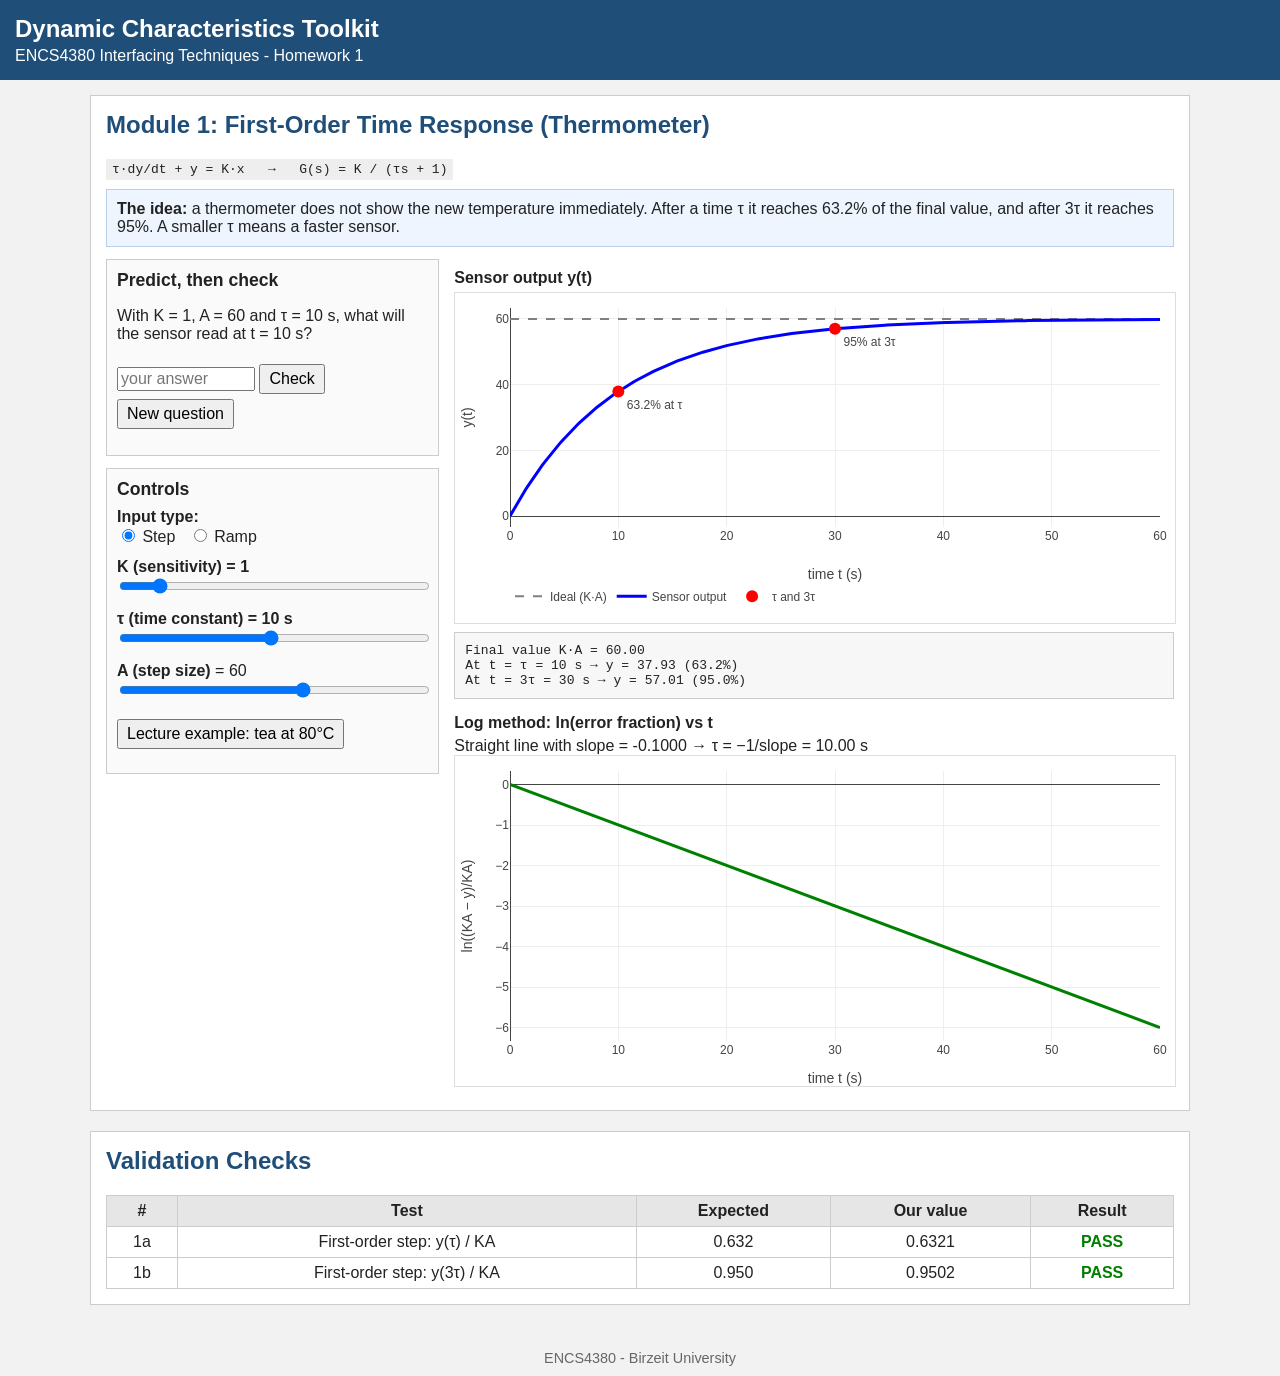
==== index.html @ 03e9cda6 "Add Module 1: first-order time response" ====
<!DOCTYPE html>
<html lang="en">
<head>
<meta charset="UTF-8">
<meta name="viewport" content="width=device-width, initial-scale=1.0">
<title>Dynamic Characteristics Toolkit</title>

<!-- plotting library -->
<script src="https://cdn.plot.ly/plotly-2.35.2.min.js"></script>

<style>
  body {
    margin: 0;
    font-family: Arial, sans-serif;
    background: #f2f2f2;
    color: #222;
  }
  .top {
    background: #1f4e79;
    color: white;
    padding: 15px;
  }
  .top h1 { margin: 0; font-size: 1.5rem; }
  .top p { margin: 4px 0 0 0; }

  .page {
    max-width: 1100px;
    margin: 0 auto;
    padding: 15px;
  }

  .module {
    background: white;
    border: 1px solid #ccc;
    padding: 15px;
    margin-bottom: 20px;
  }
  .module h2 { margin-top: 0; color: #1f4e79; }

  .formula {
    font-family: monospace;
    background: #eee;
    padding: 3px 6px;
  }

  .note {
    background: #eef5ff;
    border: 1px solid #b8d0ee;
    padding: 10px;
    margin: 12px 0;
  }

  /* controls on the left, plots on the right */
  .layout {
    display: flex;
    gap: 15px;
    flex-wrap: wrap;
  }
  .controls-panel { flex: 1 1 260px; }
  .plots-panel { flex: 3 1 500px; min-width: 0; }

  .box {
    border: 1px solid #ccc;
    background: #fafafa;
    padding: 10px;
    margin-bottom: 12px;
  }
  .box h3 { margin: 0 0 8px 0; font-size: 1.1rem; }

  .slider-box { margin-bottom: 12px; }
  .slider-box label { font-weight: bold; }
  .slider-box input[type=range] { width: 100%; }

  select, button { font-size: 1rem; padding: 4px 8px; margin-top: 5px; }
  button { cursor: pointer; }

  .graph {
    width: 100%;
    height: 330px;
    border: 1px solid #ddd;
    margin-bottom: 8px;
  }

  .results {
    font-family: monospace;
    background: #f7f7f7;
    border: 1px solid #ccc;
    padding: 10px;
    margin-bottom: 15px;
  }

  h4 { margin: 10px 0 5px 0; }

  table { width: 100%; border-collapse: collapse; }
  th, td { border: 1px solid #ccc; padding: 6px; text-align: center; }
  th { background: #e6e6e6; }
  .pass { color: green; font-weight: bold; }
  .fail { color: red; font-weight: bold; }

  footer { text-align: center; padding: 10px; color: #666; font-size: 0.9rem; }
</style>
</head>

<body>

<div class="top">
  <h1>Dynamic Characteristics Toolkit</h1>
  <p>ENCS4380 Interfacing Techniques - Homework 1</p>
</div>

<div class="page">

  <!-- ================= MODULE 1 ================= -->
  <div class="module">
    <h2>Module 1: First-Order Time Response (Thermometer)</h2>
    <span class="formula">τ·dy/dt + y = K·x &nbsp;&nbsp;→&nbsp;&nbsp; G(s) = K / (τs + 1)</span>

    <div class="note">
      <b>The idea:</b> a thermometer does not show the new temperature immediately. After a time τ it reaches 63.2% of the final value,
      and after 3τ it reaches 95%. A smaller τ means a faster sensor.
    </div>

    <div class="layout">

      <!-- left side: controls -->
      <div class="controls-panel">

        <div class="box">
          <h3>Predict, then check</h3>
          <p id="questionText"></p>
          <input type="number" id="guess" step="any" placeholder="your answer" style="font-size:1rem;width:130px">
          <button onclick="checkGuess()">Check</button>
          <button onclick="newQuestion()">New question</button>
          <p id="guessResult"></p>
        </div>

        <div class="box">
          <h3>Controls</h3>

          <div class="slider-box">
            <label>Input type:</label><br>
            <input type="radio" name="inputType" id="stepRadio" checked onchange="update()"> Step
            &nbsp;
            <input type="radio" name="inputType" id="rampRadio" onchange="update()"> Ramp
          </div>

          <div class="slider-box">
            <label>K (sensitivity) = <span id="kText"></span></label>
            <input type="range" id="kSlider" min="0.5" max="5" step="0.1" value="1" oninput="update()">
          </div>

          <div class="slider-box">
            <label>τ (time constant) = <span id="tauText"></span> s</label>
            <input type="range" id="tauSlider" min="0.5" max="20" step="0.5" value="10" oninput="update()">
          </div>

          <div class="slider-box">
            <label id="aLabel">A (step size)</label> = <span id="aText"></span>
            <input type="range" id="aSlider" min="1" max="100" step="1" value="60" oninput="update()">
          </div>

          <button onclick="teaExample()">Lecture example: tea at 80°C</button>
          <p id="teaText" style="font-size:0.9rem"></p>
        </div>
      </div>

      <!-- right side: plots -->
      <div class="plots-panel">
        <h4>Sensor output y(t)</h4>
        <div id="graph1" class="graph"></div>
        <div id="results" class="results"></div>

        <h4 id="graph2Title"></h4>
        <p id="graph2Note" style="margin:0"></p>
        <div id="graph2" class="graph"></div>
      </div>

    </div>
  </div>

  <!-- ================= VALIDATION ================= -->
  <div class="module">
    <h2>Validation Checks</h2>
    <table>
      <tr>
        <th>#</th>
        <th>Test</th>
        <th>Expected</th>
        <th>Our value</th>
        <th>Result</th>
      </tr>
      <tbody id="validationTable"></tbody>
    </table>
  </div>

</div>

<footer>ENCS4380 - Birzeit University</footer>

<script>
// =====================================================
//  FORMULAS (from the lecture slides)
// =====================================================

// step input of size A
// y(t) = K * A * (1 - e^(-t/tau))
function stepOutput(t, K, A, tau) {
  return K * A * (1 - Math.exp(-t / tau));
}

// ramp input x(t) = R * t
// y(t) = K * R * (t - tau + tau * e^(-t/tau))
function rampOutput(t, K, R, tau) {
  return K * R * (t - tau + tau * Math.exp(-t / tau));
}


// =====================================================
//  MAIN FUNCTION: runs every time a slider moves
// =====================================================
function update() {

  // 1) read the sliders
  let K = Number(document.getElementById("kSlider").value);
  let tau = Number(document.getElementById("tauSlider").value);
  let A = Number(document.getElementById("aSlider").value);
  let isStep = document.getElementById("stepRadio").checked;

  // 2) show the values next to the sliders
  document.getElementById("kText").innerHTML = K;
  document.getElementById("tauText").innerHTML = tau;
  document.getElementById("aText").innerHTML = A;
  if (isStep) {
    document.getElementById("aLabel").innerHTML = "A (step size)";
  } else {
    document.getElementById("aLabel").innerHTML = "R (ramp rate per second)";
  }

  // 3) make the time points: 300 points from 0 to 6*tau
  let timeList = [];
  for (let i = 0; i <= 300; i++) {
    timeList.push(i * 6 * tau / 300);
  }

  if (isStep) {
    drawStep(timeList, K, A, tau);
  } else {
    drawRamp(timeList, K, A, tau);
  }

  // 4) update the question with the new values
  makeQuestion();
  document.getElementById("guessResult").innerHTML = "";
}


// =====================================================
//  STEP INPUT
// =====================================================
function drawStep(timeList, K, A, tau) {

  let finalValue = K * A;
  let outputList = [];
  let idealList = [];

  for (let i = 0; i < timeList.length; i++) {
    outputList.push(stepOutput(timeList[i], K, A, tau));
    idealList.push(finalValue);
  }

  // the two special points
  let yAtTau = stepOutput(tau, K, A, tau);
  let yAt3Tau = stepOutput(3 * tau, K, A, tau);

  // ----- graph 1: the response -----
  let idealLine = {
    x: timeList, y: idealList,
    name: "Ideal (K·A)",
    line: { dash: "dash", color: "gray" }
  };
  let sensorLine = {
    x: timeList, y: outputList,
    name: "Sensor output",
    line: { color: "blue", width: 3 }
  };
  let points = {
    x: [tau, 3 * tau], y: [yAtTau, yAt3Tau],
    mode: "markers+text",
    name: "τ and 3τ",
    text: ["63.2% at τ", "95% at 3τ"],
    textposition: "bottom right",
    marker: { size: 12, color: "red" }
  };
  Plotly.react("graph1", [idealLine, sensorLine, points], makeLayout("time t (s)", "y(t)"), { responsive: true });

  // ----- results box -----
  let percentAtTau = yAtTau / finalValue * 100;
  let percentAt3Tau = yAt3Tau / finalValue * 100;
  document.getElementById("results").innerHTML =
    "Final value K·A = " + finalValue.toFixed(2) + "<br>" +
    "At t = τ = " + tau + " s → y = " + yAtTau.toFixed(2) + " (" + percentAtTau.toFixed(1) + "%)<br>" +
    "At t = 3τ = " + (3 * tau) + " s → y = " + yAt3Tau.toFixed(2) + " (" + percentAt3Tau.toFixed(1) + "%)";

  // ----- graph 2: log of the error fraction -----
  // error fraction = (final - y) / final = e^(-t/tau)
  // ln(error fraction) = -t/tau  → straight line, slope = -1/tau
  let lnList = [];
  for (let i = 0; i < timeList.length; i++) {
    let errorFraction = (finalValue - outputList[i]) / finalValue;
    lnList.push(Math.log(errorFraction));
  }

  // measure the slope between two points (like on paper)
  let slope = (lnList[200] - lnList[50]) / (timeList[200] - timeList[50]);
  let tauFromSlope = -1 / slope;

  document.getElementById("graph2Title").innerHTML = "Log method: ln(error fraction) vs t";
  document.getElementById("graph2Note").innerHTML =
    "Straight line with slope = " + slope.toFixed(4) + " → τ = −1/slope = " + tauFromSlope.toFixed(2) + " s";

  let lnLine = {
    x: timeList, y: lnList,
    name: "ln(error fraction)",
    line: { color: "green", width: 3 }
  };
  Plotly.react("graph2", [lnLine], makeLayout("time t (s)", "ln((KA − y)/KA)"), { responsive: true });
}


// =====================================================
//  RAMP INPUT
// =====================================================
function drawRamp(timeList, K, R, tau) {

  let idealList = [];
  let outputList = [];
  let errorList = [];
  let steadyError = K * R * tau;
  let steadyList = [];

  for (let i = 0; i < timeList.length; i++) {
    let t = timeList[i];
    let ideal = K * R * t;
    let out = rampOutput(t, K, R, tau);
    idealList.push(ideal);
    outputList.push(out);
    errorList.push(ideal - out);
    steadyList.push(steadyError);
  }

  // ----- graph 1 -----
  let idealLine = {
    x: timeList, y: idealList,
    name: "Ideal K·R·t",
    line: { dash: "dash", color: "gray" }
  };
  let sensorLine = {
    x: timeList, y: outputList,
    name: "Sensor output",
    line: { color: "blue", width: 3 }
  };
  Plotly.react("graph1", [idealLine, sensorLine], makeLayout("time t (s)", "y(t)"), { responsive: true });

  // ----- results box -----
  document.getElementById("results").innerHTML =
    "Time lag = τ = " + tau + " s (the output is " + tau + " s behind the input)<br>" +
    "Steady-state error = K·R·τ = " + steadyError.toFixed(2);

  // ----- graph 2: the error -----
  document.getElementById("graph2Title").innerHTML = "Ramp error: ideal − output";
  document.getElementById("graph2Note").innerHTML =
    "The error grows, then stays at K·R·τ = " + steadyError.toFixed(2);

  let errorLine = {
    x: timeList, y: errorList,
    name: "Error",
    line: { color: "green", width: 3 }
  };
  let steadyLine = {
    x: timeList, y: steadyList,
    name: "K·R·τ",
    line: { dash: "dash", color: "red" }
  };
  Plotly.react("graph2", [errorLine, steadyLine], makeLayout("time t (s)", "error"), { responsive: true });
}


// =====================================================
//  same look for all graphs
// =====================================================
function makeLayout(xTitle, yTitle) {
  return {
    xaxis: { title: xTitle },
    yaxis: { title: yTitle },
    margin: { l: 55, r: 15, t: 15, b: 45 },
    legend: { orientation: "h", y: -0.25 },
    paper_bgcolor: "white",
    plot_bgcolor: "white"
  };
}


// =====================================================
//  LECTURE EXAMPLE: thermometer from 20°C air into 80°C tea
// =====================================================
function teaExample() {
  document.getElementById("stepRadio").checked = true;
  document.getElementById("kSlider").value = 1;
  document.getElementById("tauSlider").value = 10;
  document.getElementById("aSlider").value = 60;   // jump of 60°C (from 20 to 80)
  update();

  let after10 = 20 + stepOutput(10, 1, 60, 10);
  let after30 = 20 + stepOutput(30, 1, 60, 10);
  document.getElementById("teaText").innerHTML =
    "Start 20°C, tea 80°C, τ = 10 s:<br>" +
    "after 10 s it reads " + after10.toFixed(0) + "°C<br>" +
    "after 30 s it reads " + after30.toFixed(0) + "°C";
}


// =====================================================
//  PREDICT, THEN CHECK
//  The question uses the current slider values,
//  so it changes when the user moves a slider.
// =====================================================
let questionNumber = 0;    // which question is shown now
let correctAnswer = 0;     // the right answer for the current question

function makeQuestion() {
  let K = Number(document.getElementById("kSlider").value);
  let tau = Number(document.getElementById("tauSlider").value);
  let A = Number(document.getElementById("aSlider").value);
  let isStep = document.getElementById("stepRadio").checked;
  let text = "";

  if (isStep) {
    let finalValue = K * A;
    let q = questionNumber % 4;
    if (q == 0) {
      text = "With K = " + K + ", A = " + A + " and τ = " + tau + " s, what will the sensor read at t = " + tau + " s?";
      correctAnswer = stepOutput(tau, K, A, tau);
    } else if (q == 1) {
      text = "With τ = " + tau + " s, at what time (in s) will the output reach 95% of its final value?";
      correctAnswer = 3 * tau;
    } else if (q == 2) {
      text = "With K = " + K + " and A = " + A + ", what is the final value the sensor reaches?";
      correctAnswer = finalValue;
    } else {
      text = "With K = " + K + ", A = " + A + " and τ = " + tau + " s, what will the sensor read at t = " + (2 * tau) + " s?";
      correctAnswer = stepOutput(2 * tau, K, A, tau);
    }
  } else {
    let R = A;
    let q = questionNumber % 2;
    if (q == 0) {
      text = "Ramp input with τ = " + tau + " s. How many seconds is the output behind the ideal line?";
      correctAnswer = tau;
    } else {
      text = "Ramp input with K = " + K + ", R = " + R + " and τ = " + tau + " s. What is the steady-state error?";
      correctAnswer = K * R * tau;
    }
  }

  document.getElementById("questionText").innerHTML = text;
}

function newQuestion() {
  questionNumber = questionNumber + 1;
  document.getElementById("guess").value = "";
  document.getElementById("guessResult").innerHTML = "";
  makeQuestion();
}

function checkGuess() {
  let input = document.getElementById("guess").value;
  let resultText = document.getElementById("guessResult");

  if (input == "") {
    resultText.innerHTML = "Write your answer first.";
    return;
  }

  let guess = Number(input);
  // accept the answer if it is within 5% of the correct value
  let error = Math.abs(guess - correctAnswer) / Math.abs(correctAnswer) * 100;

  if (error <= 5) {
    resultText.innerHTML = "<span class='pass'>Correct!</span> The answer is " + correctAnswer.toFixed(2) + ". Check it on the graph.";
  } else {
    resultText.innerHTML = "<span class='fail'>Wrong.</span> The answer is " + correctAnswer.toFixed(2) + ". Look at the graph to see why.";
  }
}


// =====================================================
//  VALIDATION TEST 1
// =====================================================
function runValidation() {
  // any K, A, tau give the same ratio, so we use 1
  let ratioTau = stepOutput(1, 1, 1, 1);
  let ratio3Tau = stepOutput(3, 1, 1, 1);

  let tests = [
    ["1a", "First-order step: y(τ) / KA", 0.632, ratioTau],
    ["1b", "First-order step: y(3τ) / KA", 0.950, ratio3Tau]
  ];

  let rows = "";
  for (let i = 0; i < tests.length; i++) {
    let expected = tests[i][2];
    let ours = tests[i][3];
    let passed = Math.abs(ours - expected) < 0.001;

    rows += "<tr>";
    rows += "<td>" + tests[i][0] + "</td>";
    rows += "<td>" + tests[i][1] + "</td>";
    rows += "<td>" + expected.toFixed(3) + "</td>";
    rows += "<td>" + ours.toFixed(4) + "</td>";
    if (passed) {
      rows += "<td class='pass'>PASS</td>";
    } else {
      rows += "<td class='fail'>FAIL</td>";
    }
    rows += "</tr>";
  }
  document.getElementById("validationTable").innerHTML = rows;
}


// run once when the page opens
update();
runValidation();
</script>

</body>
</html>
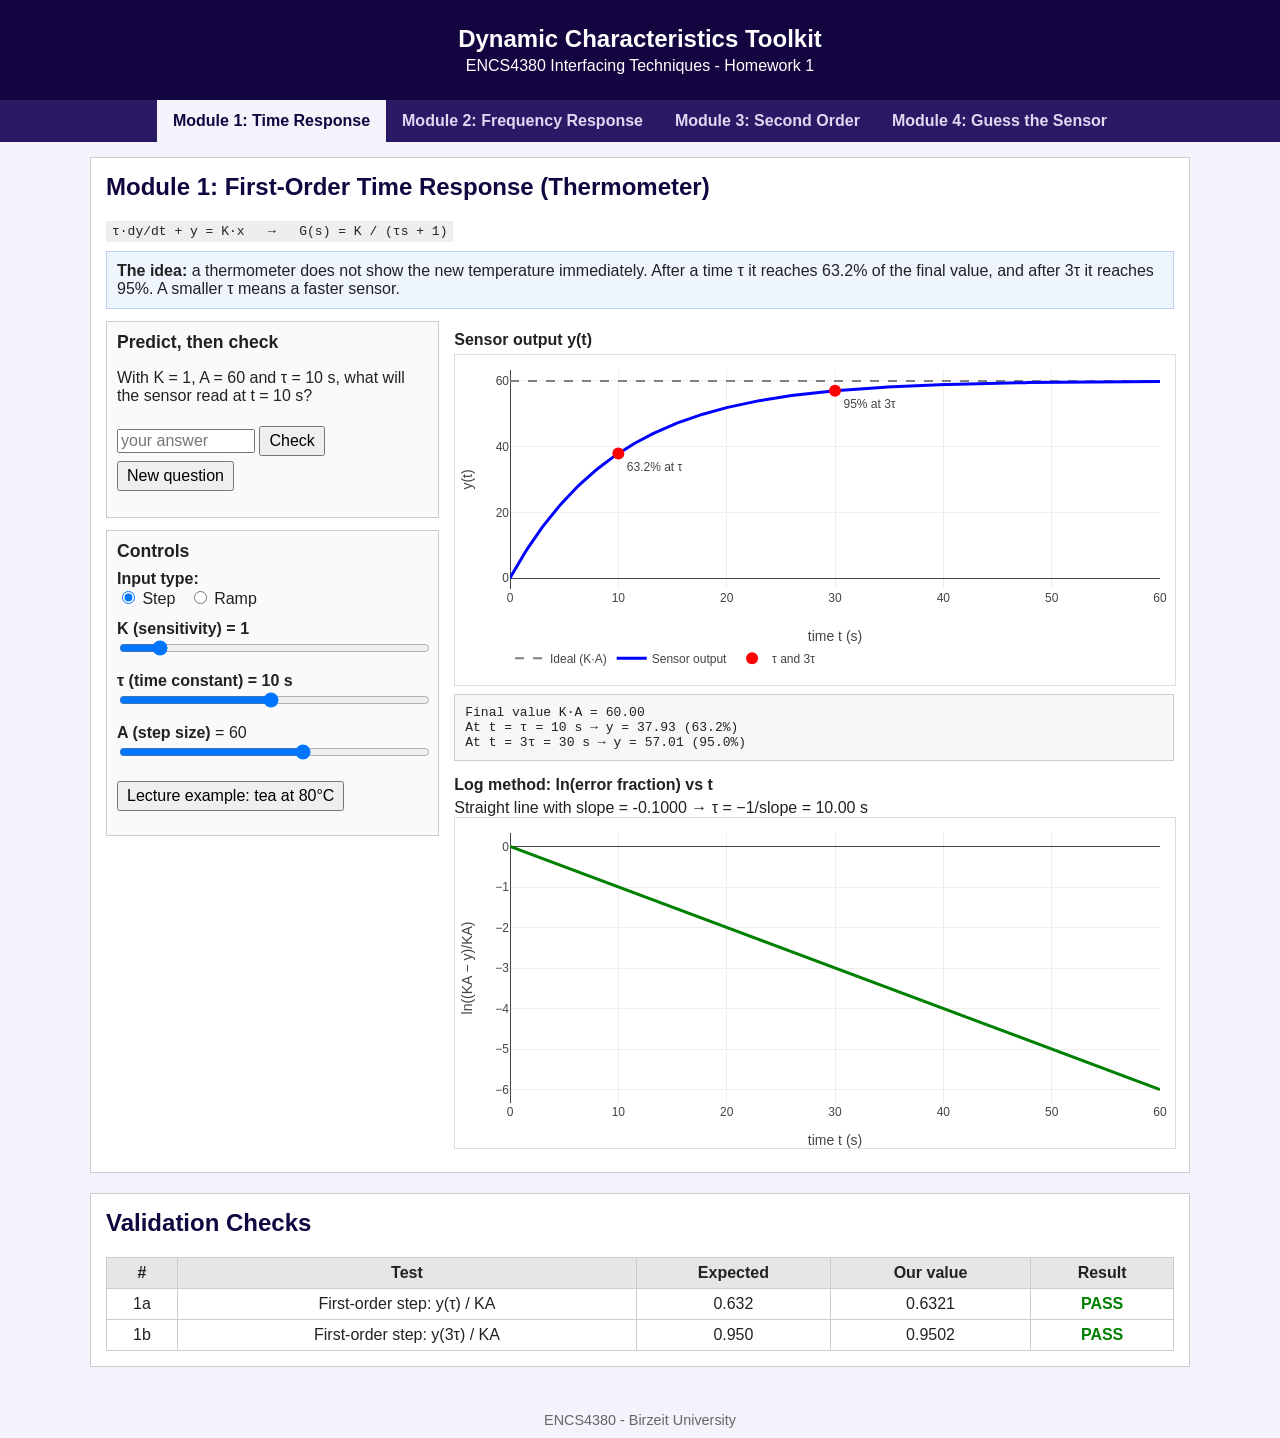
==== commit 237e0db6: "Module 1: move JavaScript to module1.js and add navigation bar" ====
--- a/index.html
+++ b/index.html
@@ -12,13 +12,14 @@
   body {
     margin: 0;
     font-family: Arial, sans-serif;
-    background: #f2f2f2;
+    background: #f4f2fa;
     color: #222;
   }
   .top {
-    background: #1f4e79;
+    background: rgb(19, 5, 64);
     color: white;
-    padding: 15px;
+    padding: 25px;
+    text-align: center;
   }
   .top h1 { margin: 0; font-size: 1.5rem; }
   .top p { margin: 4px 0 0 0; }
@@ -35,7 +36,7 @@
     padding: 15px;
     margin-bottom: 20px;
   }
-  .module h2 { margin-top: 0; color: #1f4e79; }
+  .module h2 { margin-top: 0; color: rgb(19, 5, 64); }
 
   .formula {
     font-family: monospace;
@@ -98,7 +99,13 @@
   .fail { color: red; font-weight: bold; }
 
   footer { text-align: center; padding: 10px; color: #666; font-size: 0.9rem; }
-</style>
+
+        /* navigation bar (same on every page) */
+        .site-nav { background: #2a1a66; display: flex; flex-wrap: wrap; justify-content: center; }
+        .site-nav a { color: #ded8f2; text-decoration: none; padding: 12px 16px; font-weight: bold; font-family: Arial, sans-serif; }
+        .site-nav a:hover { background: #50328f; color: white; }
+        .site-nav a.active { background: #f4f2fa; color: rgb(19, 5, 64); }
+    </style>
 </head>
 
 <body>
@@ -107,6 +114,14 @@
   <h1>Dynamic Characteristics Toolkit</h1>
   <p>ENCS4380 Interfacing Techniques - Homework 1</p>
 </div>
+
+    <!-- Navigation between the modules -->
+    <nav class="site-nav">
+        <a href="index.html" class="active">Module 1: Time Response</a>
+        <a href="module2.html">Module 2: Frequency Response</a>
+        <a href="module3.html">Module 3: Second Order</a>
+        <a href="module4.html">Module 4: Guess the Sensor</a>
+    </nav>
 
 <div class="page">
 
@@ -197,341 +212,8 @@
 
 <footer>ENCS4380 - Birzeit University</footer>
 
-<script>
-// =====================================================
-//  FORMULAS (from the lecture slides)
-// =====================================================
-
-// step input of size A
-// y(t) = K * A * (1 - e^(-t/tau))
-function stepOutput(t, K, A, tau) {
-  return K * A * (1 - Math.exp(-t / tau));
-}
-
-// ramp input x(t) = R * t
-// y(t) = K * R * (t - tau + tau * e^(-t/tau))
-function rampOutput(t, K, R, tau) {
-  return K * R * (t - tau + tau * Math.exp(-t / tau));
-}
-
-
-// =====================================================
-//  MAIN FUNCTION: runs every time a slider moves
-// =====================================================
-function update() {
-
-  // 1) read the sliders
-  let K = Number(document.getElementById("kSlider").value);
-  let tau = Number(document.getElementById("tauSlider").value);
-  let A = Number(document.getElementById("aSlider").value);
-  let isStep = document.getElementById("stepRadio").checked;
-
-  // 2) show the values next to the sliders
-  document.getElementById("kText").innerHTML = K;
-  document.getElementById("tauText").innerHTML = tau;
-  document.getElementById("aText").innerHTML = A;
-  if (isStep) {
-    document.getElementById("aLabel").innerHTML = "A (step size)";
-  } else {
-    document.getElementById("aLabel").innerHTML = "R (ramp rate per second)";
-  }
-
-  // 3) make the time points: 300 points from 0 to 6*tau
-  let timeList = [];
-  for (let i = 0; i <= 300; i++) {
-    timeList.push(i * 6 * tau / 300);
-  }
-
-  if (isStep) {
-    drawStep(timeList, K, A, tau);
-  } else {
-    drawRamp(timeList, K, A, tau);
-  }
-
-  // 4) update the question with the new values
-  makeQuestion();
-  document.getElementById("guessResult").innerHTML = "";
-}
-
-
-// =====================================================
-//  STEP INPUT
-// =====================================================
-function drawStep(timeList, K, A, tau) {
-
-  let finalValue = K * A;
-  let outputList = [];
-  let idealList = [];
-
-  for (let i = 0; i < timeList.length; i++) {
-    outputList.push(stepOutput(timeList[i], K, A, tau));
-    idealList.push(finalValue);
-  }
-
-  // the two special points
-  let yAtTau = stepOutput(tau, K, A, tau);
-  let yAt3Tau = stepOutput(3 * tau, K, A, tau);
-
-  // ----- graph 1: the response -----
-  let idealLine = {
-    x: timeList, y: idealList,
-    name: "Ideal (K·A)",
-    line: { dash: "dash", color: "gray" }
-  };
-  let sensorLine = {
-    x: timeList, y: outputList,
-    name: "Sensor output",
-    line: { color: "blue", width: 3 }
-  };
-  let points = {
-    x: [tau, 3 * tau], y: [yAtTau, yAt3Tau],
-    mode: "markers+text",
-    name: "τ and 3τ",
-    text: ["63.2% at τ", "95% at 3τ"],
-    textposition: "bottom right",
-    marker: { size: 12, color: "red" }
-  };
-  Plotly.react("graph1", [idealLine, sensorLine, points], makeLayout("time t (s)", "y(t)"), { responsive: true });
-
-  // ----- results box -----
-  let percentAtTau = yAtTau / finalValue * 100;
-  let percentAt3Tau = yAt3Tau / finalValue * 100;
-  document.getElementById("results").innerHTML =
-    "Final value K·A = " + finalValue.toFixed(2) + "<br>" +
-    "At t = τ = " + tau + " s → y = " + yAtTau.toFixed(2) + " (" + percentAtTau.toFixed(1) + "%)<br>" +
-    "At t = 3τ = " + (3 * tau) + " s → y = " + yAt3Tau.toFixed(2) + " (" + percentAt3Tau.toFixed(1) + "%)";
-
-  // ----- graph 2: log of the error fraction -----
-  // error fraction = (final - y) / final = e^(-t/tau)
-  // ln(error fraction) = -t/tau  → straight line, slope = -1/tau
-  let lnList = [];
-  for (let i = 0; i < timeList.length; i++) {
-    let errorFraction = (finalValue - outputList[i]) / finalValue;
-    lnList.push(Math.log(errorFraction));
-  }
-
-  // measure the slope between two points (like on paper)
-  let slope = (lnList[200] - lnList[50]) / (timeList[200] - timeList[50]);
-  let tauFromSlope = -1 / slope;
-
-  document.getElementById("graph2Title").innerHTML = "Log method: ln(error fraction) vs t";
-  document.getElementById("graph2Note").innerHTML =
-    "Straight line with slope = " + slope.toFixed(4) + " → τ = −1/slope = " + tauFromSlope.toFixed(2) + " s";
-
-  let lnLine = {
-    x: timeList, y: lnList,
-    name: "ln(error fraction)",
-    line: { color: "green", width: 3 }
-  };
-  Plotly.react("graph2", [lnLine], makeLayout("time t (s)", "ln((KA − y)/KA)"), { responsive: true });
-}
-
-
-// =====================================================
-//  RAMP INPUT
-// =====================================================
-function drawRamp(timeList, K, R, tau) {
-
-  let idealList = [];
-  let outputList = [];
-  let errorList = [];
-  let steadyError = K * R * tau;
-  let steadyList = [];
-
-  for (let i = 0; i < timeList.length; i++) {
-    let t = timeList[i];
-    let ideal = K * R * t;
-    let out = rampOutput(t, K, R, tau);
-    idealList.push(ideal);
-    outputList.push(out);
-    errorList.push(ideal - out);
-    steadyList.push(steadyError);
-  }
-
-  // ----- graph 1 -----
-  let idealLine = {
-    x: timeList, y: idealList,
-    name: "Ideal K·R·t",
-    line: { dash: "dash", color: "gray" }
-  };
-  let sensorLine = {
-    x: timeList, y: outputList,
-    name: "Sensor output",
-    line: { color: "blue", width: 3 }
-  };
-  Plotly.react("graph1", [idealLine, sensorLine], makeLayout("time t (s)", "y(t)"), { responsive: true });
-
-  // ----- results box -----
-  document.getElementById("results").innerHTML =
-    "Time lag = τ = " + tau + " s (the output is " + tau + " s behind the input)<br>" +
-    "Steady-state error = K·R·τ = " + steadyError.toFixed(2);
-
-  // ----- graph 2: the error -----
-  document.getElementById("graph2Title").innerHTML = "Ramp error: ideal − output";
-  document.getElementById("graph2Note").innerHTML =
-    "The error grows, then stays at K·R·τ = " + steadyError.toFixed(2);
-
-  let errorLine = {
-    x: timeList, y: errorList,
-    name: "Error",
-    line: { color: "green", width: 3 }
-  };
-  let steadyLine = {
-    x: timeList, y: steadyList,
-    name: "K·R·τ",
-    line: { dash: "dash", color: "red" }
-  };
-  Plotly.react("graph2", [errorLine, steadyLine], makeLayout("time t (s)", "error"), { responsive: true });
-}
-
-
-// =====================================================
-//  same look for all graphs
-// =====================================================
-function makeLayout(xTitle, yTitle) {
-  return {
-    xaxis: { title: xTitle },
-    yaxis: { title: yTitle },
-    margin: { l: 55, r: 15, t: 15, b: 45 },
-    legend: { orientation: "h", y: -0.25 },
-    paper_bgcolor: "white",
-    plot_bgcolor: "white"
-  };
-}
-
-
-// =====================================================
-//  LECTURE EXAMPLE: thermometer from 20°C air into 80°C tea
-// =====================================================
-function teaExample() {
-  document.getElementById("stepRadio").checked = true;
-  document.getElementById("kSlider").value = 1;
-  document.getElementById("tauSlider").value = 10;
-  document.getElementById("aSlider").value = 60;   // jump of 60°C (from 20 to 80)
-  update();
-
-  let after10 = 20 + stepOutput(10, 1, 60, 10);
-  let after30 = 20 + stepOutput(30, 1, 60, 10);
-  document.getElementById("teaText").innerHTML =
-    "Start 20°C, tea 80°C, τ = 10 s:<br>" +
-    "after 10 s it reads " + after10.toFixed(0) + "°C<br>" +
-    "after 30 s it reads " + after30.toFixed(0) + "°C";
-}
-
-
-// =====================================================
-//  PREDICT, THEN CHECK
-//  The question uses the current slider values,
-//  so it changes when the user moves a slider.
-// =====================================================
-let questionNumber = 0;    // which question is shown now
-let correctAnswer = 0;     // the right answer for the current question
-
-function makeQuestion() {
-  let K = Number(document.getElementById("kSlider").value);
-  let tau = Number(document.getElementById("tauSlider").value);
-  let A = Number(document.getElementById("aSlider").value);
-  let isStep = document.getElementById("stepRadio").checked;
-  let text = "";
-
-  if (isStep) {
-    let finalValue = K * A;
-    let q = questionNumber % 4;
-    if (q == 0) {
-      text = "With K = " + K + ", A = " + A + " and τ = " + tau + " s, what will the sensor read at t = " + tau + " s?";
-      correctAnswer = stepOutput(tau, K, A, tau);
-    } else if (q == 1) {
-      text = "With τ = " + tau + " s, at what time (in s) will the output reach 95% of its final value?";
-      correctAnswer = 3 * tau;
-    } else if (q == 2) {
-      text = "With K = " + K + " and A = " + A + ", what is the final value the sensor reaches?";
-      correctAnswer = finalValue;
-    } else {
-      text = "With K = " + K + ", A = " + A + " and τ = " + tau + " s, what will the sensor read at t = " + (2 * tau) + " s?";
-      correctAnswer = stepOutput(2 * tau, K, A, tau);
-    }
-  } else {
-    let R = A;
-    let q = questionNumber % 2;
-    if (q == 0) {
-      text = "Ramp input with τ = " + tau + " s. How many seconds is the output behind the ideal line?";
-      correctAnswer = tau;
-    } else {
-      text = "Ramp input with K = " + K + ", R = " + R + " and τ = " + tau + " s. What is the steady-state error?";
-      correctAnswer = K * R * tau;
-    }
-  }
-
-  document.getElementById("questionText").innerHTML = text;
-}
-
-function newQuestion() {
-  questionNumber = questionNumber + 1;
-  document.getElementById("guess").value = "";
-  document.getElementById("guessResult").innerHTML = "";
-  makeQuestion();
-}
-
-function checkGuess() {
-  let input = document.getElementById("guess").value;
-  let resultText = document.getElementById("guessResult");
-
-  if (input == "") {
-    resultText.innerHTML = "Write your answer first.";
-    return;
-  }
-
-  let guess = Number(input);
-  // accept the answer if it is within 5% of the correct value
-  let error = Math.abs(guess - correctAnswer) / Math.abs(correctAnswer) * 100;
-
-  if (error <= 5) {
-    resultText.innerHTML = "<span class='pass'>Correct!</span> The answer is " + correctAnswer.toFixed(2) + ". Check it on the graph.";
-  } else {
-    resultText.innerHTML = "<span class='fail'>Wrong.</span> The answer is " + correctAnswer.toFixed(2) + ". Look at the graph to see why.";
-  }
-}
-
-
-// =====================================================
-//  VALIDATION TEST 1
-// =====================================================
-function runValidation() {
-  // any K, A, tau give the same ratio, so we use 1
-  let ratioTau = stepOutput(1, 1, 1, 1);
-  let ratio3Tau = stepOutput(3, 1, 1, 1);
-
-  let tests = [
-    ["1a", "First-order step: y(τ) / KA", 0.632, ratioTau],
-    ["1b", "First-order step: y(3τ) / KA", 0.950, ratio3Tau]
-  ];
-
-  let rows = "";
-  for (let i = 0; i < tests.length; i++) {
-    let expected = tests[i][2];
-    let ours = tests[i][3];
-    let passed = Math.abs(ours - expected) < 0.001;
-
-    rows += "<tr>";
-    rows += "<td>" + tests[i][0] + "</td>";
-    rows += "<td>" + tests[i][1] + "</td>";
-    rows += "<td>" + expected.toFixed(3) + "</td>";
-    rows += "<td>" + ours.toFixed(4) + "</td>";
-    if (passed) {
-      rows += "<td class='pass'>PASS</td>";
-    } else {
-      rows += "<td class='fail'>FAIL</td>";
-    }
-    rows += "</tr>";
-  }
-  document.getElementById("validationTable").innerHTML = rows;
-}
-
-
-// run once when the page opens
-update();
-runValidation();
-</script>
+<!-- Connect the JavaScript file -->
+<script src="module1.js"></script>
 
 </body>
 </html>
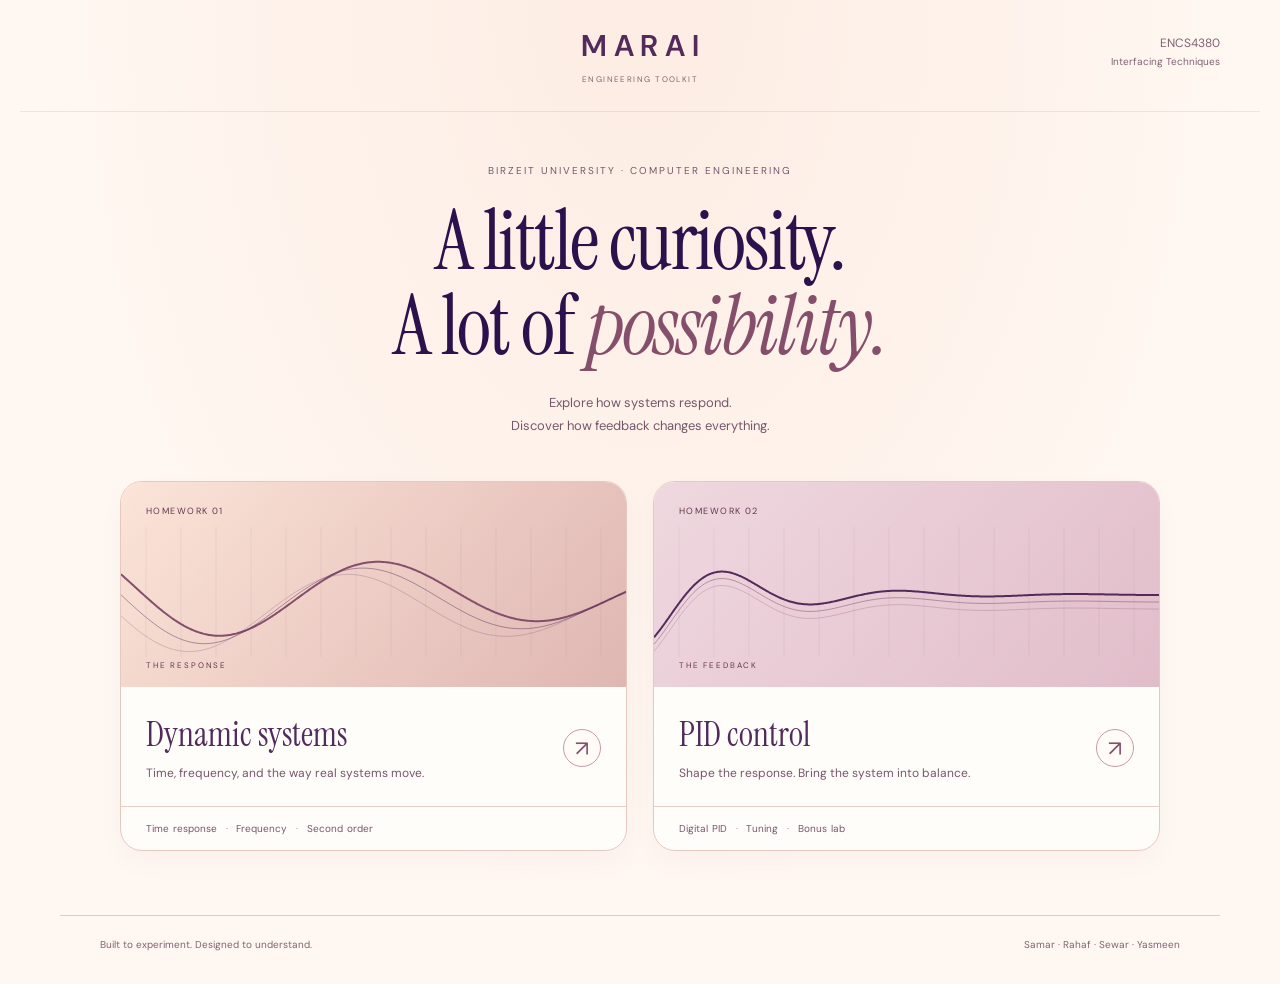
==== commit f8bd86ea: "Add files via upload" ====
--- a/index.html
+++ b/index.html
@@ -1,219 +1,25 @@
-<!DOCTYPE html>
+<!doctype html>
 <html lang="en">
 <head>
-<meta charset="UTF-8">
-<meta name="viewport" content="width=device-width, initial-scale=1.0">
-<title>Dynamic Characteristics Toolkit</title>
-
-<!-- plotting library -->
-<script src="https://cdn.plot.ly/plotly-2.35.2.min.js"></script>
-
-<style>
-  body {
-    margin: 0;
-    font-family: Arial, sans-serif;
-    background: #f4f2fa;
-    color: #222;
-  }
-  .top {
-    background: rgb(19, 5, 64);
-    color: white;
-    padding: 25px;
-    text-align: center;
-  }
-  .top h1 { margin: 0; font-size: 1.5rem; }
-  .top p { margin: 4px 0 0 0; }
-
-  .page {
-    max-width: 1100px;
-    margin: 0 auto;
-    padding: 15px;
-  }
-
-  .module {
-    background: white;
-    border: 1px solid #ccc;
-    padding: 15px;
-    margin-bottom: 20px;
-  }
-  .module h2 { margin-top: 0; color: rgb(19, 5, 64); }
-
-  .formula {
-    font-family: monospace;
-    background: #eee;
-    padding: 3px 6px;
-  }
-
-  .note {
-    background: #eef5ff;
-    border: 1px solid #b8d0ee;
-    padding: 10px;
-    margin: 12px 0;
-  }
-
-  /* controls on the left, plots on the right */
-  .layout {
-    display: flex;
-    gap: 15px;
-    flex-wrap: wrap;
-  }
-  .controls-panel { flex: 1 1 260px; }
-  .plots-panel { flex: 3 1 500px; min-width: 0; }
-
-  .box {
-    border: 1px solid #ccc;
-    background: #fafafa;
-    padding: 10px;
-    margin-bottom: 12px;
-  }
-  .box h3 { margin: 0 0 8px 0; font-size: 1.1rem; }
-
-  .slider-box { margin-bottom: 12px; }
-  .slider-box label { font-weight: bold; }
-  .slider-box input[type=range] { width: 100%; }
-
-  select, button { font-size: 1rem; padding: 4px 8px; margin-top: 5px; }
-  button { cursor: pointer; }
-
-  .graph {
-    width: 100%;
-    height: 330px;
-    border: 1px solid #ddd;
-    margin-bottom: 8px;
-  }
-
-  .results {
-    font-family: monospace;
-    background: #f7f7f7;
-    border: 1px solid #ccc;
-    padding: 10px;
-    margin-bottom: 15px;
-  }
-
-  h4 { margin: 10px 0 5px 0; }
-
-  table { width: 100%; border-collapse: collapse; }
-  th, td { border: 1px solid #ccc; padding: 6px; text-align: center; }
-  th { background: #e6e6e6; }
-  .pass { color: green; font-weight: bold; }
-  .fail { color: red; font-weight: bold; }
-
-  footer { text-align: center; padding: 10px; color: #666; font-size: 0.9rem; }
-
-        /* navigation bar (same on every page) */
-        .site-nav { background: #2a1a66; display: flex; flex-wrap: wrap; justify-content: center; }
-        .site-nav a { color: #ded8f2; text-decoration: none; padding: 12px 16px; font-weight: bold; font-family: Arial, sans-serif; }
-        .site-nav a:hover { background: #50328f; color: white; }
-        .site-nav a.active { background: #f4f2fa; color: rgb(19, 5, 64); }
-    </style>
-</head>
-
+<meta charset="utf-8">
+<meta name="viewport" content="width=device-width, initial-scale=1">
+<meta name="theme-color" content="#FBE4D8">
+<title>MARAI · Engineering Toolkit</title>
+<link rel="preconnect" href="https://fonts.googleapis.com">
+<link rel="preconnect" href="https://fonts.gstatic.com" crossorigin>
+<link href="https://fonts.googleapis.com/css2?family=DM+Sans:wght@400;500;600;700&family=Instrument+Serif:ital@0;1&family=Noto+Naskh+Arabic:wght@500;700&display=swap" rel="stylesheet">
+<link rel="stylesheet" href="home.css">
+<script src="home.js" defer></script>
+<link rel="stylesheet" href="palette.css"></head>
 <body>
-
-<div class="top">
-  <h1>Dynamic Characteristics Toolkit</h1>
-  <p>ENCS4380 Interfacing Techniques - Homework 1</p>
-</div>
-
-    <!-- Navigation between the modules -->
-    <nav class="site-nav">
-        <a href="index.html" class="active">Module 1: Time Response</a>
-        <a href="module2.html">Module 2: Frequency Response</a>
-        <a href="module3.html">Module 3: Second Order</a>
-        <a href="module4.html">Module 4: Guess the Sensor</a>
-    </nav>
-
-<div class="page">
-
-  <!-- ================= MODULE 1 ================= -->
-  <div class="module">
-    <h2>Module 1: First-Order Time Response (Thermometer)</h2>
-    <span class="formula">τ·dy/dt + y = K·x &nbsp;&nbsp;→&nbsp;&nbsp; G(s) = K / (τs + 1)</span>
-
-    <div class="note">
-      <b>The idea:</b> a thermometer does not show the new temperature immediately. After a time τ it reaches 63.2% of the final value,
-      and after 3τ it reaches 95%. A smaller τ means a faster sensor.
-    </div>
-
-    <div class="layout">
-
-      <!-- left side: controls -->
-      <div class="controls-panel">
-
-        <div class="box">
-          <h3>Predict, then check</h3>
-          <p id="questionText"></p>
-          <input type="number" id="guess" step="any" placeholder="your answer" style="font-size:1rem;width:130px">
-          <button onclick="checkGuess()">Check</button>
-          <button onclick="newQuestion()">New question</button>
-          <p id="guessResult"></p>
-        </div>
-
-        <div class="box">
-          <h3>Controls</h3>
-
-          <div class="slider-box">
-            <label>Input type:</label><br>
-            <input type="radio" name="inputType" id="stepRadio" checked onchange="update()"> Step
-            &nbsp;
-            <input type="radio" name="inputType" id="rampRadio" onchange="update()"> Ramp
-          </div>
-
-          <div class="slider-box">
-            <label>K (sensitivity) = <span id="kText"></span></label>
-            <input type="range" id="kSlider" min="0.5" max="5" step="0.1" value="1" oninput="update()">
-          </div>
-
-          <div class="slider-box">
-            <label>τ (time constant) = <span id="tauText"></span> s</label>
-            <input type="range" id="tauSlider" min="0.5" max="20" step="0.5" value="10" oninput="update()">
-          </div>
-
-          <div class="slider-box">
-            <label id="aLabel">A (step size)</label> = <span id="aText"></span>
-            <input type="range" id="aSlider" min="1" max="100" step="1" value="60" oninput="update()">
-          </div>
-
-          <button onclick="teaExample()">Lecture example: tea at 80°C</button>
-          <p id="teaText" style="font-size:0.9rem"></p>
-        </div>
-      </div>
-
-      <!-- right side: plots -->
-      <div class="plots-panel">
-        <h4>Sensor output y(t)</h4>
-        <div id="graph1" class="graph"></div>
-        <div id="results" class="results"></div>
-
-        <h4 id="graph2Title"></h4>
-        <p id="graph2Note" style="margin:0"></p>
-        <div id="graph2" class="graph"></div>
-      </div>
-
-    </div>
-  </div>
-
-  <!-- ================= VALIDATION ================= -->
-  <div class="module">
-    <h2>Validation Checks</h2>
-    <table>
-      <tr>
-        <th>#</th>
-        <th>Test</th>
-        <th>Expected</th>
-        <th>Our value</th>
-        <th>Result</th>
-      </tr>
-      <tbody id="validationTable"></tbody>
-    </table>
-  </div>
-
-</div>
-
-<footer>ENCS4380 - Birzeit University</footer>
-
-<!-- Connect the JavaScript file -->
-<script src="module1.js"></script>
-
+<header class="nav"><a class="brand" href="index.html" aria-label="Marai home"><span>MARAI</span><span class="brand-caption">ENGINEERING TOOLKIT</span></a><span class="course">ENCS4380 <span>Interfacing Techniques</span></span></header>
+<main>
+<section class="intro"><p class="eyebrow">BIRZEIT UNIVERSITY · COMPUTER ENGINEERING</p><h1>A little curiosity.<br>A lot of <em>possibility.</em></h1><p class="lead">Explore how systems respond.<br>Discover how feedback changes everything.</p></section>
+<section class="toolkits" aria-label="Choose a toolkit">
+<a class="card dynamics" href="homework1.html"><div class="visual"><span class="tag">HOMEWORK 01</span><canvas aria-hidden="true" data-wave="dynamics"></canvas><span class="visual-caption">THE RESPONSE</span></div><div class="card-body"><div><h2>Dynamic systems</h2><p>Time, frequency, and the way real systems move.</p></div><span class="go" aria-hidden="true">↗</span></div><div class="topics">Time response <span>·</span> Frequency <span>·</span> Second order</div></a>
+<a class="card feedback" href="p1.html"><div class="visual"><span class="tag">HOMEWORK 02</span><canvas aria-hidden="true" data-wave="control"></canvas><span class="visual-caption">THE FEEDBACK</span></div><div class="card-body"><div><h2>PID control</h2><p>Shape the response. Bring the system into balance.</p></div><span class="go" aria-hidden="true">↗</span></div><div class="topics">Digital PID <span>·</span> Tuning <span>·</span> Bonus lab</div></a>
+</section>
+</main>
+<footer><span>Built to experiment. Designed to understand.</span><span>Samar · Rahaf · Sewar · Yasmeen</span></footer>
 </body>
 </html>
--- a/home.css
+++ b/home.css
@@ -0,0 +1,9 @@
+:root{color-scheme:light;--ink:#f3efff;--muted:#aca7bd;--bg:#121022}*{box-sizing:border-box}body{margin:0;background:var(--bg);color:var(--ink);font-family:'DM Sans',sans-serif;background-image:radial-gradient(ellipse at 50% -30%,#39305c88,transparent 65%)}a{color:inherit;text-decoration:none}.nav{max-width:1240px;margin:auto;padding:25px 40px;display:flex;justify-content:space-between;align-items:center;border-bottom:1px solid #ffffff12}.brand{display:flex;align-items:center;gap:17px}.brand>span:first-child{font:700 44px 'Noto Naskh Arabic',serif;line-height:1.3}.brand-caption{font-size:9px;letter-spacing:.16em;border-left:1px solid #ffffff30;padding-left:17px;max-width:110px;line-height:1.8}.course{font-size:12px;color:#d0cadd}.course span{display:block;color:var(--muted);font-size:10px;margin-top:4px}main{max-width:1120px;margin:auto;padding:0 40px 64px}.intro{text-align:center;padding:52px 0 44px}.eyebrow{font-size:10px;letter-spacing:.2em;color:#b5a8db;margin:0 0 22px}h1{font-family:'Instrument Serif',Georgia,serif;font-weight:400;font-size:clamp(46px,6.5vw,83px);line-height:1.02;margin:0;letter-spacing:-.025em}h1 em{font-weight:400;color:#bea3f6}.lead{font-size:13px;line-height:1.8;color:var(--muted);margin:22px 0 0}.toolkits{display:grid;grid-template-columns:1fr 1fr;gap:26px}.card{border:1px solid #ffffff18;background:#1b182d;border-radius:18px;overflow:hidden;transition:transform .3s,border-color .3s,box-shadow .3s;animation:arrive .75s both}.card:nth-child(2){animation-delay:.12s}.card:hover{transform:translateY(-7px);border-color:#b599e380;box-shadow:0 22px 55px #0004}.card:focus-visible{outline:3px solid #d4baff;outline-offset:5px}.visual{height:205px;position:relative;overflow:hidden;background:linear-gradient(130deg,#30234e,#231b39)}.feedback .visual{background:linear-gradient(130deg,#1c373d,#17252f)}canvas{position:absolute;width:100%;height:100%;inset:0}.tag{position:absolute;z-index:1;top:23px;left:25px;font-size:9px;letter-spacing:.16em;color:#d2bdee}.feedback .tag{color:#acd5c8}.visual-caption{position:absolute;bottom:17px;left:25px;font-size:8px;letter-spacing:.23em;color:#ffffff65}.card-body{display:flex;justify-content:space-between;align-items:center;gap:12px;padding:25px 25px 22px}.card h2{font-family:'Instrument Serif',Georgia,serif;font-weight:400;font-size:34px;margin:0 0 7px}.card p{color:var(--muted);font-size:12px;line-height:1.6;margin:0}.go{width:38px;height:38px;flex-shrink:0;border:1px solid #ffffff30;border-radius:50%;display:grid;place-items:center;font-size:22px;transition:background .25s,transform .25s}.card:hover .go{background:#b599e32b;transform:rotate(45deg)}.topics{border-top:1px solid #ffffff0d;padding:15px 25px;color:#b7afca;font-size:10px;word-spacing:.08em}.topics span{padding:0 5px;color:#736681}footer{max-width:1160px;margin:auto;padding:20px 40px 30px;border-top:1px solid #ffffff12;display:flex;justify-content:space-between;gap:20px;color:#878097;font-size:10px;line-height:1.8}@keyframes arrive{from{opacity:0;transform:translateY(18px)}to{opacity:1;transform:translateY(0)}}@media(max-width:650px){.nav{padding:18px 22px}.brand-caption{display:none}main{padding:0 22px 40px}.intro{padding:42px 0 32px}.eyebrow{font-size:8px;letter-spacing:.12em}.toolkits{grid-template-columns:1fr;gap:22px}.visual{height:185px}.card h2{font-size:31px}footer{padding:20px 22px;flex-direction:column;gap:5px}.course{text-align:right}}@media(prefers-reduced-motion:reduce){*,*::before,*::after{animation:none!important;transition:none!important}}
+
+/* Center the English project name above the home content. */
+.nav{position:relative;min-height:110px;justify-content:center}
+.brand{flex-direction:column;gap:5px;text-align:center}
+.brand>span:first-child{font-family:'DM Sans',sans-serif;font-size:30px;font-weight:600;letter-spacing:.22em;padding-left:.22em;line-height:1.4}
+.brand-caption{border:0;padding:0;max-width:none;font-size:8px;letter-spacing:.18em}
+.course{position:absolute;right:40px;top:35px;text-align:right}
+@media(max-width:650px){.nav{min-height:115px;flex-direction:column;gap:9px}.brand-caption{display:block}.course{position:static;font-size:10px;text-align:center}.course span{display:none}}
--- a/palette.css
+++ b/palette.css
@@ -0,0 +1,40 @@
+/* MARAI palette: cream and rose surfaces, plum text and controls. */
+:root{color-scheme:light;--cream:#FBE4D8;--rose:#DFB6B2;--mauve:#854F6C;--plum:#522B5B;--deep:#2B124C;--ink:#2B124C;--muted:#76566B;--bg:#fff7f1;--paper:#fff7f1;--accent:#854F6C}
+body{background:#fff7f1;color:#2B124C;background-image:radial-gradient(ellipse at 50% 0%,#FBE4D890,transparent 65%)}
+.top{background:linear-gradient(120deg,#FBE4D8,#DFB6B2)!important;color:#2B124C!important;border-bottom:1px solid #854F6C25}
+.top h1,.top p{color:#522B5B!important}
+.site-nav,.lab-nav{background:#f4d7cf!important;border-bottom:1px solid #DFB6B2;box-shadow:0 4px 18px #522B5B07}
+.site-nav a,.lab-nav a,.lab-nav a:first-child{color:#522B5B!important}
+.site-nav a:hover,.lab-nav a:hover{background:#DFB6B280!important;color:#2B124C!important}
+.site-nav a.active,.lab-nav a[aria-current]{background:#fff7f1!important;color:#2B124C!important;box-shadow:inset 0 -2px #854F6C}
+h1,h2,h3,h4,.module h2,.section h2{color:#522B5B}
+.panel,.module,.section{background:#fffdfa;border-color:#e9cec8!important;box-shadow:0 8px 30px #522B5B06!important}
+.box{background:#fff7f1;border-color:#e9cec8}
+.note,.intro:not(main>.intro),.equation,.formula,.experiment-guide,.result-card,.readout{background:#f9e9e2!important;border-color:#e5c6c1!important;color:#522B5B!important}
+.experiment-guide{border-left-color:#854F6C!important}
+.experiment-guide h2,.experiment-guide p,.result-card p,.value,.pass{color:#754562!important}
+.readout.pass{border-color:#9a8773!important}.readout.fail{border-color:#c28b87!important}.fail,#warn{color:#9c374b!important}
+.eyebrow,.lead,.small,.topics,.card p,.lab-title>p:last-child{color:#76566B}
+button{background:#854F6C;color:#fffaf7;border:1px solid #854F6C;border-radius:7px;padding:9px 13px;cursor:pointer}
+button:hover{background:#6c3c59}
+.preset-bar button{background:#f4ddd5;color:#63364e;border-color:#DFB6B2}
+.preset-bar button:hover{background:#ebcbc3}
+input[type=range]{accent-color:#854F6C!important}
+input[type=checkbox],input[type=radio]{accent-color:#854F6C}
+input[type=number],input[type=text],select{background:#fffdfa;color:#522B5B;border:1px solid #cfaaa6;border-radius:6px;padding:7px}
+output,#comparisonStatus{color:#854F6C}
+th{background:#f2d9d1!important;color:#522B5B}td,th{border-color:#e1c6bf!important}
+pre{background:#f8e7df;color:#522B5B;border:1px solid #e1c6bf}
+a{color:#754562}a:focus-visible,button:focus-visible,input:focus-visible,select:focus-visible{outline-color:#854F6C}
+footer,.lab-footer{color:#806275;border-color:#e5c8c0}
+/* Keep the home page's two cards and centered name in the same layout. */
+.nav{border-bottom-color:#854F6C20}.brand,.brand>span:first-child{color:#522B5B}.brand-caption,.course,.course span{color:#806275}
+main>.intro{background:transparent!important}main>.intro h1{color:#2B124C}h1 em{color:#854F6C}
+.card{background:#fffdfa;border-color:#e6c8c1;border-radius:22px;box-shadow:0 12px 30px #522B5B07}
+.card:hover{border-color:#b78b9b;box-shadow:0 22px 55px #522B5B12}
+.card:focus-visible{outline-color:#854F6C}.card h2{color:#522B5B}
+.visual{background:linear-gradient(130deg,#FBE4D8,#DFB6B2)}
+.feedback .visual{background:linear-gradient(130deg,#efd8df,#e1bdca)}
+.tag,.feedback .tag,.visual-caption{color:#63364e}
+.go{color:#854F6C;border-color:#c59ba6;background:#fff7f160}.card:hover .go{background:#DFB6B260}
+.topics{border-top-color:#e9cec8}.topics span{color:#a0798e}
